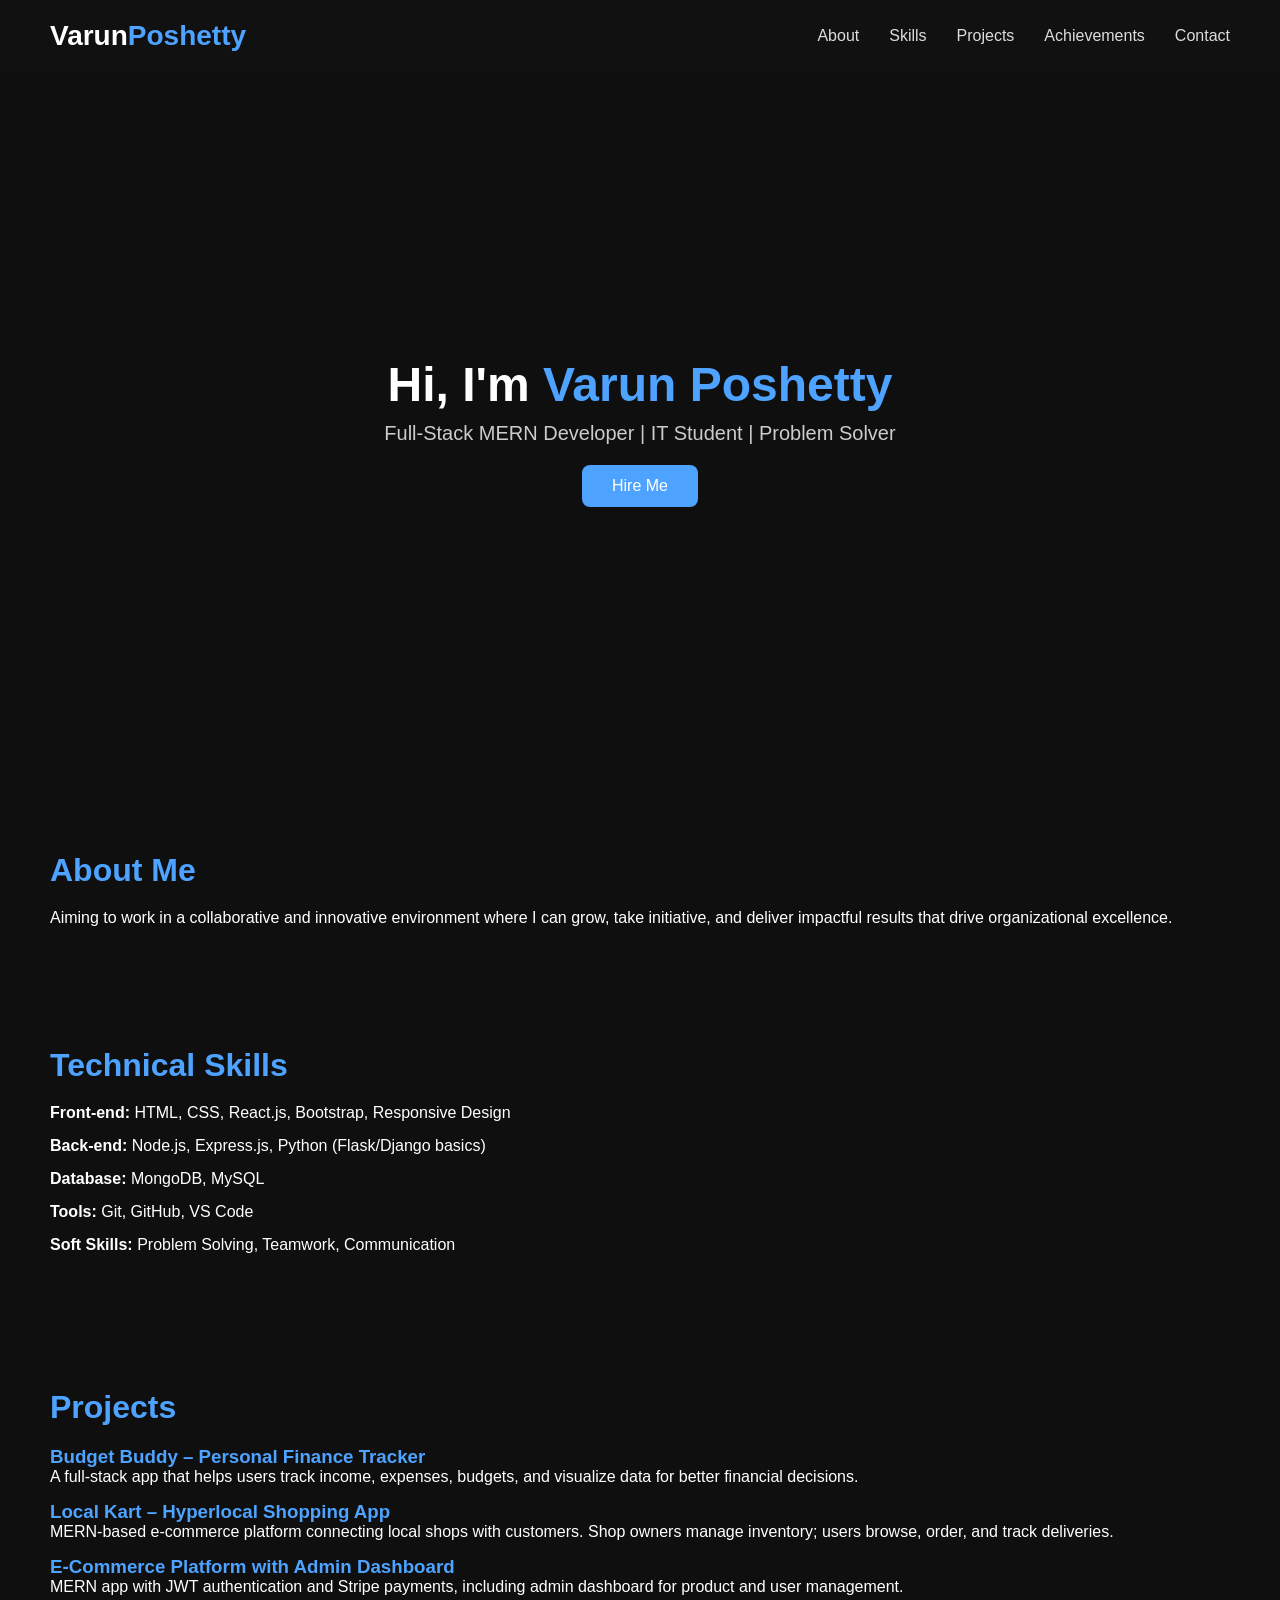
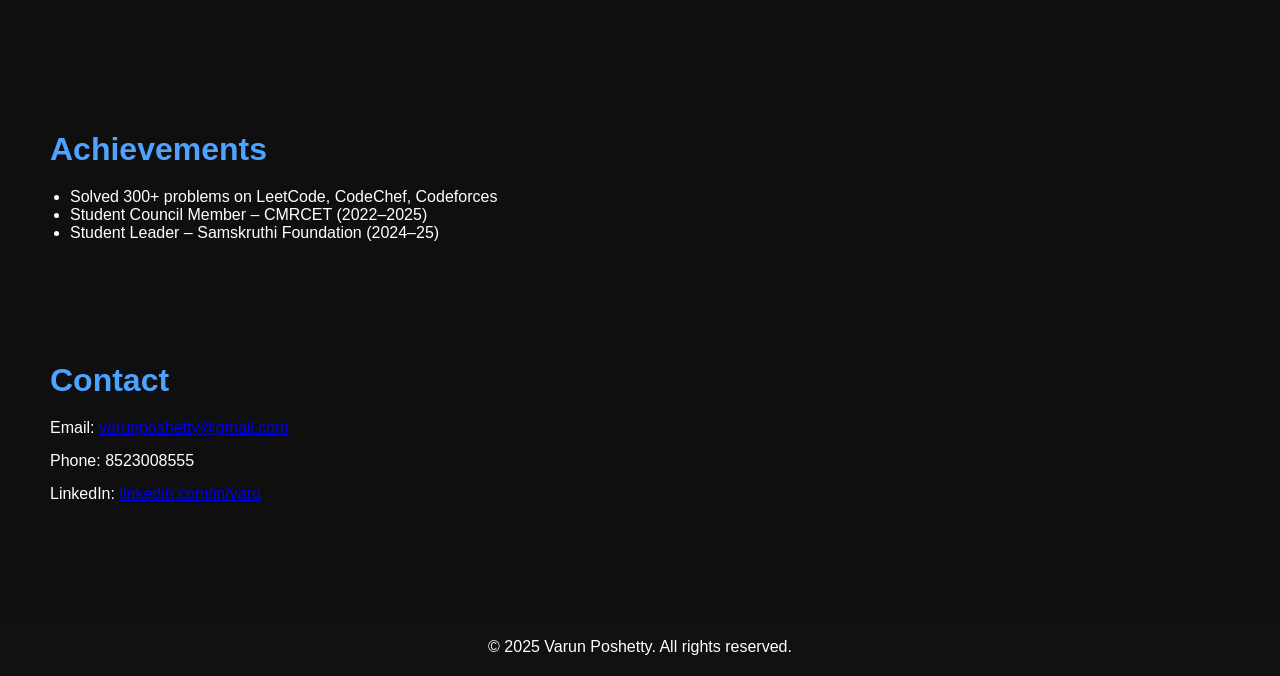
==== portfolio/index.html @ bdde41d4 "Add files via upload" ====
<!DOCTYPE html>
<html lang="en">
<head>
  <meta charset="UTF-8" />
  <meta name="viewport" content="width=device-width, initial-scale=1.0" />
  <title>Varun Poshetty | Portfolio</title>
  <link rel="stylesheet" href="style.css" />
</head>
<body>

  <!-- Navbar -->
  <nav>
    <h2 class="logo">Varun<span>Poshetty</span></h2>
    <ul>
      <li><a href="#about">About</a></li>
      <li><a href="#skills">Skills</a></li>
      <li><a href="#projects">Projects</a></li>
      <li><a href="#achievements">Achievements</a></li>
      <li><a href="#contact">Contact</a></li>
    </ul>
  </nav>

  <!-- Hero Section -->
  <section class="hero">
    <h1>Hi, I'm <span>Varun Poshetty</span></h1>
    <p>Full-Stack MERN Developer | IT Student | Problem Solver</p>
    <a href="#contact" class="btn">Hire Me</a>
  </section>

  <!-- About Section -->
  <section id="about" class="section">
    <h2>About Me</h2>
    <p>
      Aiming to work in a collaborative and innovative environment where I can grow,
      take initiative, and deliver impactful results that drive organizational excellence.
    </p>
  </section>

  <!-- Skills Section -->
  <section id="skills" class="section">
    <h2>Technical Skills</h2>
    <div class="skills-grid">
      <div><strong>Front-end:</strong> HTML, CSS, React.js, Bootstrap, Responsive Design</div>
      <div><strong>Back-end:</strong> Node.js, Express.js, Python (Flask/Django basics)</div>
      <div><strong>Database:</strong> MongoDB, MySQL</div>
      <div><strong>Tools:</strong> Git, GitHub, VS Code</div>
      <div><strong>Soft Skills:</strong> Problem Solving, Teamwork, Communication</div>
    </div>
  </section>

  <!-- Projects -->
  <section id="projects" class="section">
    <h2>Projects</h2>

    <div class="project">
      <h3>Budget Buddy – Personal Finance Tracker</h3>
      <p>
        A full-stack app that helps users track income, expenses, budgets,
        and visualize data for better financial decisions.
      </p>
    </div>

    <div class="project">
      <h3>Local Kart – Hyperlocal Shopping App</h3>
      <p>
        MERN-based e-commerce platform connecting local shops with customers.
        Shop owners manage inventory; users browse, order, and track deliveries.
      </p>
    </div>

    <div class="project">
      <h3>E-Commerce Platform with Admin Dashboard</h3>
      <p>
        MERN app with JWT authentication and Stripe payments,
        including admin dashboard for product and user management.
      </p>
    </div>

  </section>

  <!-- Achievements -->
  <section id="achievements" class="section">
    <h2>Achievements</h2>
    <ul>
      <li>Solved 300+ problems on LeetCode, CodeChef, Codeforces</li>
      <li>Student Council Member – CMRCET (2022–2025)</li>
      <li>Student Leader – Samskruthi Foundation (2024–25)</li>
    </ul>
  </section>

  <!-- Contact -->
  <section id="contact" class="section contact">
    <h2>Contact</h2>
    <p>Email: <a href="mailto:varunposhetty@gmail.com">varunposhetty@gmail.com</a></p>
    <p>Phone: 8523008555</p>
    <p>LinkedIn: <a href="https://linkedin.com/in/varu">linkedin.com/in/varu</a></p>
  </section>

  <footer>
    <p>© 2025 Varun Poshetty. All rights reserved.</p>
  </footer>

</body>
</html>
---- portfolio/style.css ----
* {
  margin: 0;
  padding: 0;
  box-sizing: border-box;
  font-family: "Poppins", sans-serif;
}

body {
  background: #0f0f0f;
  color: #ffffff;
}

/* Navbar */
nav {
  display: flex;
  justify-content: space-between;
  align-items: center;
  padding: 20px 50px;
  background-color: #111111;
}

nav ul {
  display: flex;
  gap: 30px;
}

nav ul li {
  list-style: none;
}

nav ul li a {
  text-decoration: none;
  color: #dddddd;
  transition: 0.3s;
}

nav ul li a:hover {
  color: #4da3ff;
}

.logo {
  font-size: 28px;
}

.logo span {
  color: #4da3ff;
}

/* Hero Section */
.hero {
  height: 80vh;
  display: flex;
  flex-direction: column;
  justify-content: center;
  align-items: center;
  text-align: center;
}

.hero h1 {
  font-size: 48px;
}

.hero h1 span {
  color: #4da3ff;
}

.hero p {
  margin-top: 10px;
  font-size: 20px;
  color: #cccccc;
}

.btn {
  margin-top: 20px;
  padding: 12px 30px;
  background: #4da3ff;
  color: white;
  text-decoration: none;
  border-radius: 8px;
  transition: 0.3s;
}

.btn:hover {
  background: #1b76d1;
}

/* Sections */
.section {
  padding: 60px 50px;
}

.section h2 {
  margin-bottom: 20px;
  font-size: 32px;
  color: #4da3ff;
}

.skills-grid div,
.project,
.contact p {
  margin-bottom: 15px;
}

.project h3 {
  color: #4da3ff;
}

ul {
  margin-left: 20px;
}

/* Footer */
footer {
  text-align: center;
  padding: 20px;
  background: #111111;
  margin-top: 40px;
}

/* Responsive Design */
@media (max-width: 768px) {
  nav {
    flex-direction: column;
    gap: 10px;
  }

  .hero h1 {
    font-size: 34px;
  }

  .section {
    padding: 40px 20px;
  }
}
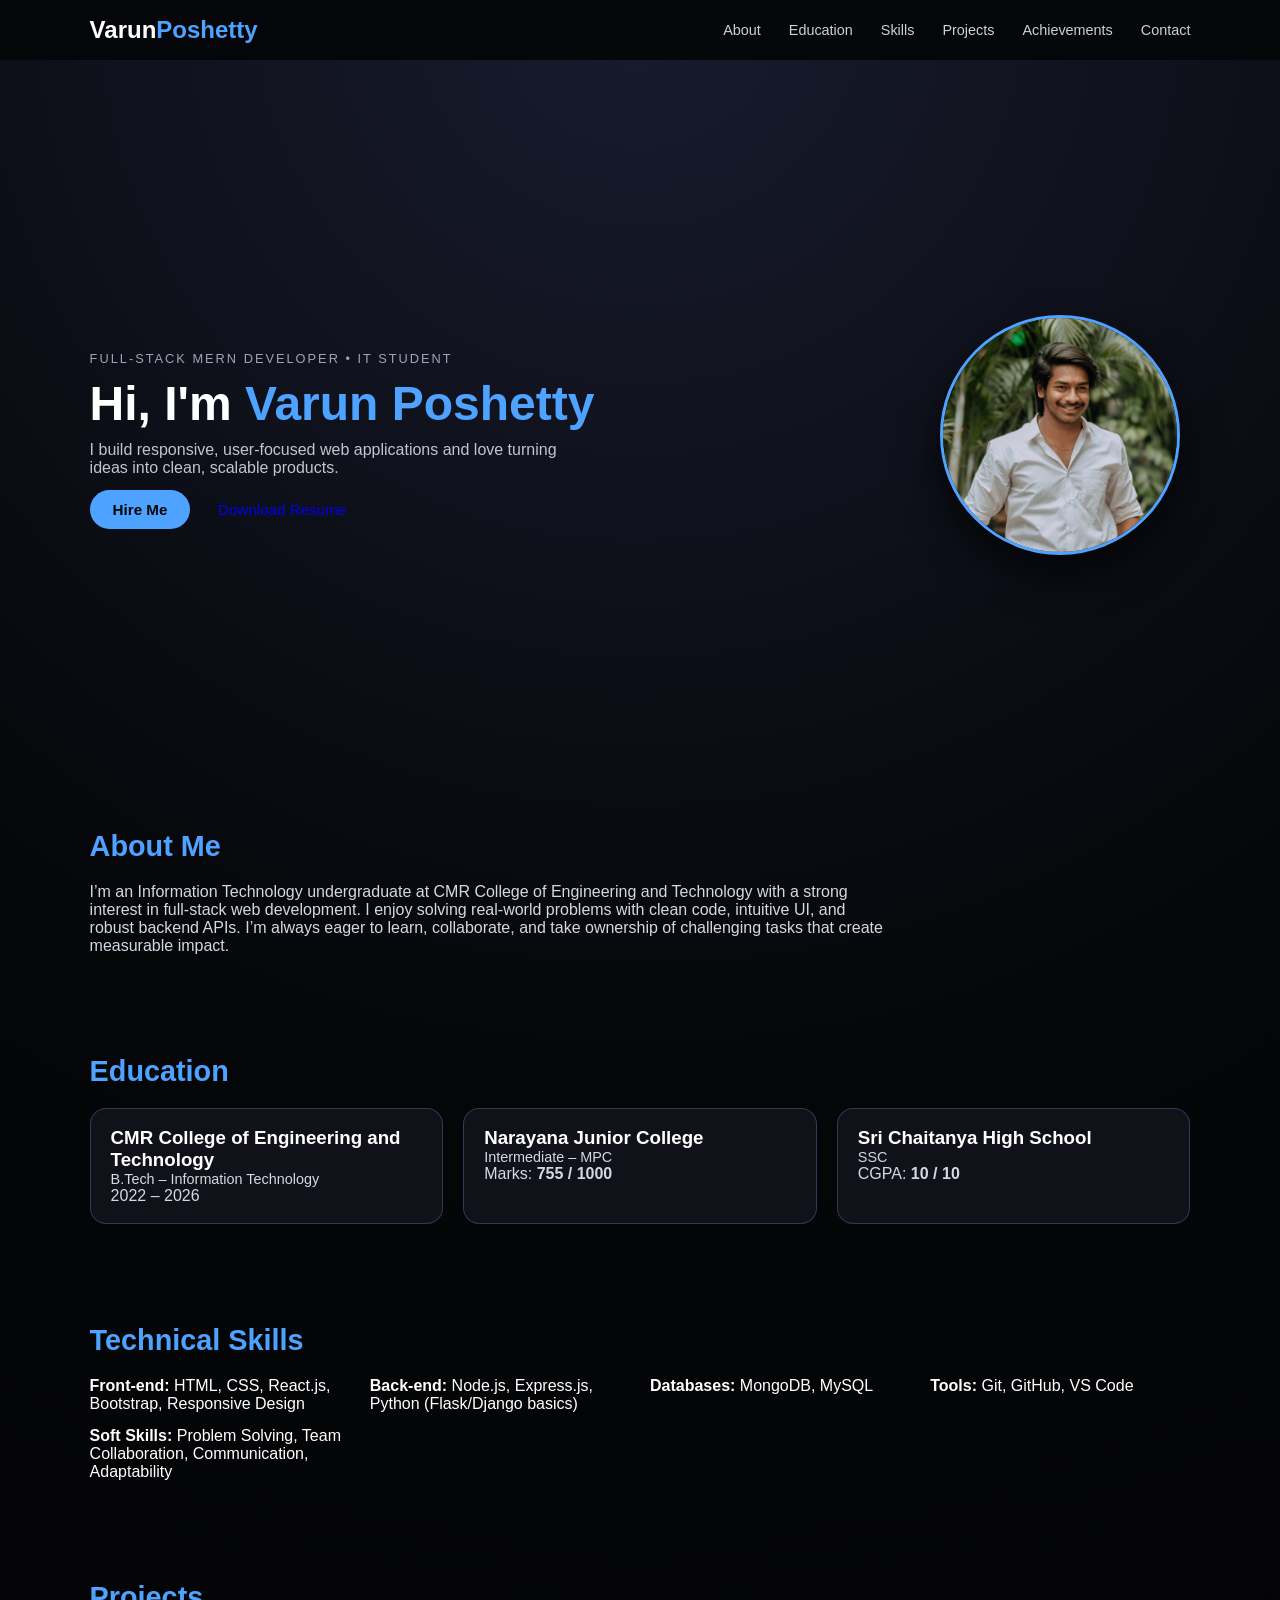
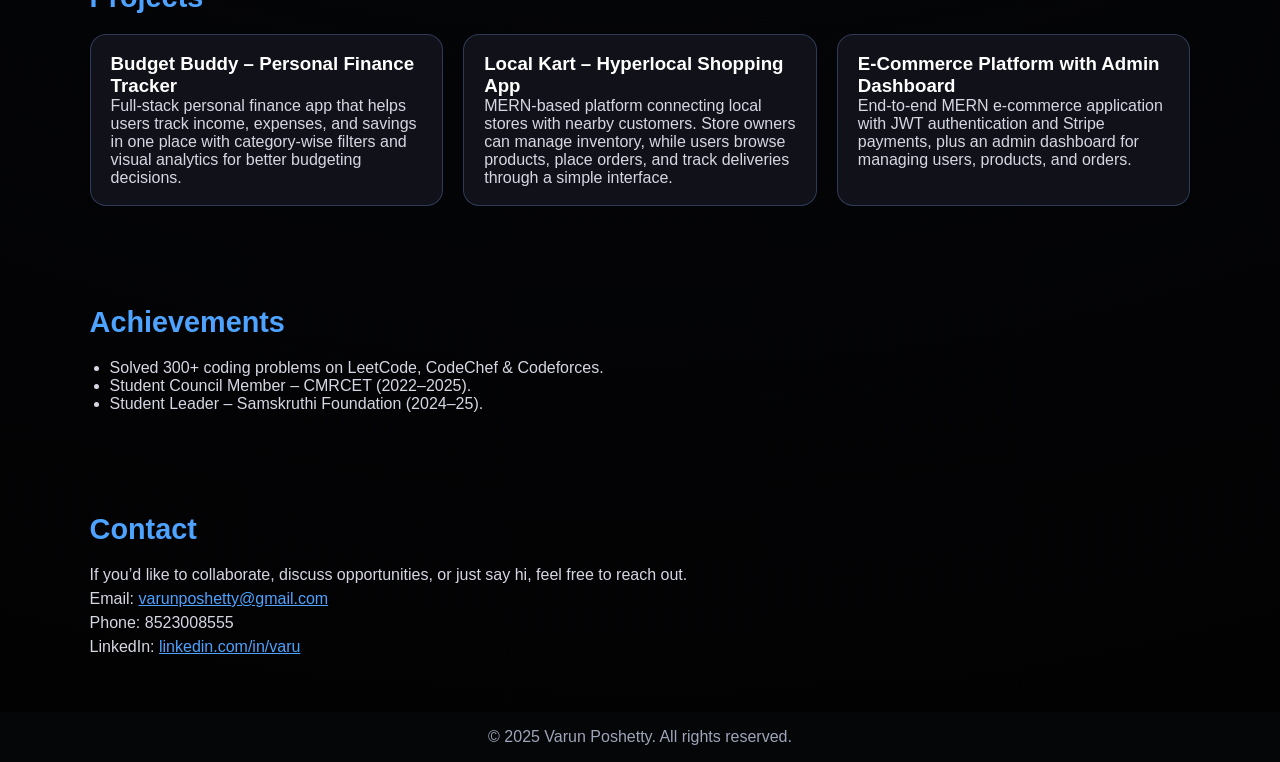
==== commit 883f462d: "Add files via upload" ====
--- a/portfolio/index.html
+++ b/portfolio/index.html
@@ -13,6 +13,7 @@
     <h2 class="logo">Varun<span>Poshetty</span></h2>
     <ul>
       <li><a href="#about">About</a></li>
+      <li><a href="#education">Education</a></li>
       <li><a href="#skills">Skills</a></li>
       <li><a href="#projects">Projects</a></li>
       <li><a href="#achievements">Achievements</a></li>
@@ -21,79 +22,126 @@
   </nav>
 
   <!-- Hero Section -->
-  <section class="hero">
-    <h1>Hi, I'm <span>Varun Poshetty</span></h1>
-    <p>Full-Stack MERN Developer | IT Student | Problem Solver</p>
-    <a href="#contact" class="btn">Hire Me</a>
+  <section class="hero fade-in">
+    <div class="hero-content">
+      <p class="tagline">Full-Stack MERN Developer • IT Student</p>
+      <h1>Hi, I'm <span>Varun Poshetty</span></h1>
+      <p class="subtitle">
+        I build responsive, user-focused web applications and love turning ideas
+        into clean, scalable products.
+      </p>
+      <div class="hero-buttons">
+        <a href="#contact" class="btn primary">Hire Me</a>
+        <a href="Varun_Poshetty_Resume.pdf" class="btn outline" download>
+          Download Resume
+        </a>
+      </div>
+    </div>
+
+    <div class="hero-image">
+      <img src="profile.jpg" alt="Varun Poshetty" />
+    </div>
   </section>
 
   <!-- About Section -->
-  <section id="about" class="section">
+  <section id="about" class="section fade-in">
     <h2>About Me</h2>
     <p>
-      Aiming to work in a collaborative and innovative environment where I can grow,
-      take initiative, and deliver impactful results that drive organizational excellence.
+      I’m an Information Technology undergraduate at CMR College of Engineering
+      and Technology with a strong interest in full-stack web development.
+      I enjoy solving real-world problems with clean code, intuitive UI, and
+      robust backend APIs. I’m always eager to learn, collaborate, and take
+      ownership of challenging tasks that create measurable impact.
     </p>
   </section>
 
+  <!-- Education Section -->
+  <section id="education" class="section fade-in">
+    <h2>Education</h2>
+    <div class="cards">
+      <div class="card">
+        <h3>CMR College of Engineering and Technology</h3>
+        <p class="card-meta">B.Tech – Information Technology</p>
+        <p>2022 – 2026</p>
+      </div>
+
+      <div class="card">
+        <h3>Narayana Junior College</h3>
+        <p class="card-meta">Intermediate – MPC</p>
+        <p>Marks: <strong>755 / 1000</strong></p>
+      </div>
+
+      <div class="card">
+        <h3>Sri Chaitanya High School</h3>
+        <p class="card-meta">SSC</p>
+        <p>CGPA: <strong>10 / 10</strong></p>
+      </div>
+    </div>
+  </section>
+
   <!-- Skills Section -->
-  <section id="skills" class="section">
+  <section id="skills" class="section fade-in">
     <h2>Technical Skills</h2>
     <div class="skills-grid">
       <div><strong>Front-end:</strong> HTML, CSS, React.js, Bootstrap, Responsive Design</div>
       <div><strong>Back-end:</strong> Node.js, Express.js, Python (Flask/Django basics)</div>
-      <div><strong>Database:</strong> MongoDB, MySQL</div>
+      <div><strong>Databases:</strong> MongoDB, MySQL</div>
       <div><strong>Tools:</strong> Git, GitHub, VS Code</div>
-      <div><strong>Soft Skills:</strong> Problem Solving, Teamwork, Communication</div>
+      <div><strong>Soft Skills:</strong> Problem Solving, Team Collaboration, Communication, Adaptability</div>
     </div>
   </section>
 
-  <!-- Projects -->
-  <section id="projects" class="section">
+  <!-- Projects Section -->
+  <section id="projects" class="section fade-in">
     <h2>Projects</h2>
 
-    <div class="project">
-      <h3>Budget Buddy – Personal Finance Tracker</h3>
-      <p>
-        A full-stack app that helps users track income, expenses, budgets,
-        and visualize data for better financial decisions.
-      </p>
+    <div class="cards">
+      <div class="card">
+        <h3>Budget Buddy – Personal Finance Tracker</h3>
+        <p>
+          Full-stack personal finance app that helps users track income, expenses,
+          and savings in one place with category-wise filters and visual analytics
+          for better budgeting decisions.
+        </p>
+      </div>
+
+      <div class="card">
+        <h3>Local Kart – Hyperlocal Shopping App</h3>
+        <p>
+          MERN-based platform connecting local stores with nearby customers.
+          Store owners can manage inventory, while users browse products, place
+          orders, and track deliveries through a simple interface.
+        </p>
+      </div>
+
+      <div class="card">
+        <h3>E-Commerce Platform with Admin Dashboard</h3>
+        <p>
+          End-to-end MERN e-commerce application with JWT authentication and
+          Stripe payments, plus an admin dashboard for managing users, products,
+          and orders.
+        </p>
+      </div>
     </div>
-
-    <div class="project">
-      <h3>Local Kart – Hyperlocal Shopping App</h3>
-      <p>
-        MERN-based e-commerce platform connecting local shops with customers.
-        Shop owners manage inventory; users browse, order, and track deliveries.
-      </p>
-    </div>
-
-    <div class="project">
-      <h3>E-Commerce Platform with Admin Dashboard</h3>
-      <p>
-        MERN app with JWT authentication and Stripe payments,
-        including admin dashboard for product and user management.
-      </p>
-    </div>
-
   </section>
 
-  <!-- Achievements -->
-  <section id="achievements" class="section">
+  <!-- Achievements Section -->
+  <section id="achievements" class="section fade-in">
     <h2>Achievements</h2>
     <ul>
-      <li>Solved 300+ problems on LeetCode, CodeChef, Codeforces</li>
-      <li>Student Council Member – CMRCET (2022–2025)</li>
-      <li>Student Leader – Samskruthi Foundation (2024–25)</li>
+      <li>Solved 300+ coding problems on LeetCode, CodeChef & Codeforces.</li>
+      <li>Student Council Member – CMRCET (2022–2025).</li>
+      <li>Student Leader – Samskruthi Foundation (2024–25).</li>
     </ul>
   </section>
 
-  <!-- Contact -->
-  <section id="contact" class="section contact">
+  <!-- Contact Section -->
+  <section id="contact" class="section fade-in contact">
     <h2>Contact</h2>
+    <p>If you’d like to collaborate, discuss opportunities, or just say hi, feel free to reach out.</p>
     <p>Email: <a href="mailto:varunposhetty@gmail.com">varunposhetty@gmail.com</a></p>
     <p>Phone: 8523008555</p>
-    <p>LinkedIn: <a href="https://linkedin.com/in/varu">linkedin.com/in/varu</a></p>
+    <p>LinkedIn: <a href="https://linkedin.com/in/varu" target="_blank">linkedin.com/in/varu</a></p>
   </section>
 
   <footer>
--- a/portfolio/style.css
+++ b/portfolio/style.css
@@ -6,22 +6,26 @@
 }
 
 body {
-  background: #0f0f0f;
+  background: radial-gradient(circle at top, #181b2e 0, #050608 45%, #020203 100%);
   color: #ffffff;
 }
 
 /* Navbar */
 nav {
+  position: sticky;
+  top: 0;
+  z-index: 20;
   display: flex;
   justify-content: space-between;
   align-items: center;
-  padding: 20px 50px;
-  background-color: #111111;
+  padding: 16px 7vw;
+  background: rgba(5, 6, 8, 0.92);
+  backdrop-filter: blur(10px);
 }
 
 nav ul {
   display: flex;
-  gap: 30px;
+  gap: 28px;
 }
 
 nav ul li {
@@ -30,8 +34,9 @@
 
 nav ul li a {
   text-decoration: none;
-  color: #dddddd;
-  transition: 0.3s;
+  color: #d0d0d0;
+  transition: 0.25s;
+  font-size: 0.9rem;
 }
 
 nav ul li a:hover {
@@ -39,96 +44,197 @@
 }
 
 .logo {
-  font-size: 28px;
+  font-size: 1.5rem;
+  font-weight: 600;
 }
 
 .logo span {
   color: #4da3ff;
 }
 
-/* Hero Section */
+/* Hero */
 .hero {
-  height: 80vh;
-  display: flex;
-  flex-direction: column;
+  min-height: 80vh;
+  padding: 70px 7vw 40px;
+  display: flex;
+  align-items: center;
+  flex-wrap: wrap;
+  gap: 40px;
+}
+
+.hero-content {
+  flex: 1 1 320px;
+}
+
+.tagline {
+  letter-spacing: 2px;
+  font-size: 0.8rem;
+  color: #9fa4b8;
+  margin-bottom: 10px;
+  text-transform: uppercase;
+}
+
+.hero h1 {
+  font-size: 3rem;
+  margin-bottom: 10px;
+}
+
+.hero h1 span {
+  color: #4da3ff;
+}
+
+.subtitle {
+  font-size: 1rem;
+  color: #c3c4d0;
+  max-width: 480px;
+}
+
+.hero-buttons {
+  margin-top: 24px;
+}
+
+.btn {
+  padding: 10px 22px;
+  border-radius: 999px;
+  border: 1px solid transparent;
+  cursor: pointer;
+  text-decoration: none;
+  font-size: 0.95rem;
+  transition: 0.25s;
+}
+
+.btn.primary {
+  background: #4da3ff;
+  color: #050608;
+  font-weight: 600;
+}
+
+.btn.primary:hover {
+  background: #1b76d1;
+}
+
+/* Hero image */
+.hero-image {
+  flex: 0 0 260px;
+  display: flex;
   justify-content: center;
-  align-items: center;
-  text-align: center;
-}
-
-.hero h1 {
-  font-size: 48px;
-}
-
-.hero h1 span {
-  color: #4da3ff;
-}
-
-.hero p {
-  margin-top: 10px;
-  font-size: 20px;
-  color: #cccccc;
-}
-
-.btn {
-  margin-top: 20px;
-  padding: 12px 30px;
-  background: #4da3ff;
-  color: white;
-  text-decoration: none;
-  border-radius: 8px;
-  transition: 0.3s;
-}
-
-.btn:hover {
-  background: #1b76d1;
+}
+
+.hero-image img {
+  width: 240px;
+  height: 240px;
+  object-fit: cover;
+  border-radius: 50%;
+  border: 3px solid #4da3ff;
+  box-shadow: 0 18px 40px rgba(0, 0, 0, 0.7);
 }
 
 /* Sections */
 .section {
-  padding: 60px 50px;
+  padding: 50px 7vw;
 }
 
 .section h2 {
   margin-bottom: 20px;
-  font-size: 32px;
-  color: #4da3ff;
-}
-
-.skills-grid div,
-.project,
+  font-size: 1.8rem;
+  color: #4da3ff;
+}
+
+.section p {
+  color: #d6d7e3;
+  max-width: 800px;
+}
+
+/* Cards */
+.cards {
+  display: grid;
+  grid-template-columns: repeat(auto-fit, minmax(260px, 1fr));
+  gap: 20px;
+}
+
+.card {
+  background: rgba(18, 19, 27, 0.95);
+  border-radius: 16px;
+  padding: 18px 20px;
+  border: 1px solid rgba(93, 118, 175, 0.4);
+  transition: 0.25s;
+}
+
+.card:hover {
+  border-color: #4da3ff;
+  transform: translateY(-6px);
+}
+
+.card-meta {
+  color: #9fa4b8;
+  font-size: 0.9rem;
+}
+
+/* Skills Grid */
+.skills-grid {
+  display: grid;
+  grid-template-columns: repeat(auto-fit, minmax(260px, 1fr));
+  gap: 14px 20px;
+}
+
+/* Achievements */
+#achievements ul {
+  margin-left: 20px;
+  margin-top: 5px;
+  color: #d6d7e3;
+}
+
+/* Contact */
 .contact p {
-  margin-bottom: 15px;
-}
-
-.project h3 {
-  color: #4da3ff;
-}
-
-ul {
-  margin-left: 20px;
+  margin-bottom: 6px;
+}
+
+.contact a {
+  color: #4da3ff;
 }
 
 /* Footer */
 footer {
   text-align: center;
-  padding: 20px;
-  background: #111111;
-  margin-top: 40px;
+  padding: 16px;
+  background: #050608;
+  color: #9fa4b8;
+}
+
+/* Simple fade-in animation */
+.fade-in {
+  opacity: 0;
+  transform: translateY(16px);
+  animation: fadeUp 0.7s ease forwards;
+}
+
+@keyframes fadeUp {
+  to {
+    opacity: 1;
+    transform: translateY(0);
+  }
 }
 
 /* Responsive Design */
 @media (max-width: 768px) {
   nav {
-    flex-direction: column;
-    gap: 10px;
+    padding: 12px 5vw;
+  }
+
+  nav ul {
+    gap: 14px;
+    font-size: 0.8rem;
+  }
+
+  .hero {
+    padding-top: 60px;
   }
 
   .hero h1 {
-    font-size: 34px;
+    font-size: 2.2rem;
   }
 
   .section {
-    padding: 40px 20px;
-  }
-}
+    padding: 40px 5vw;
+  }
+}
